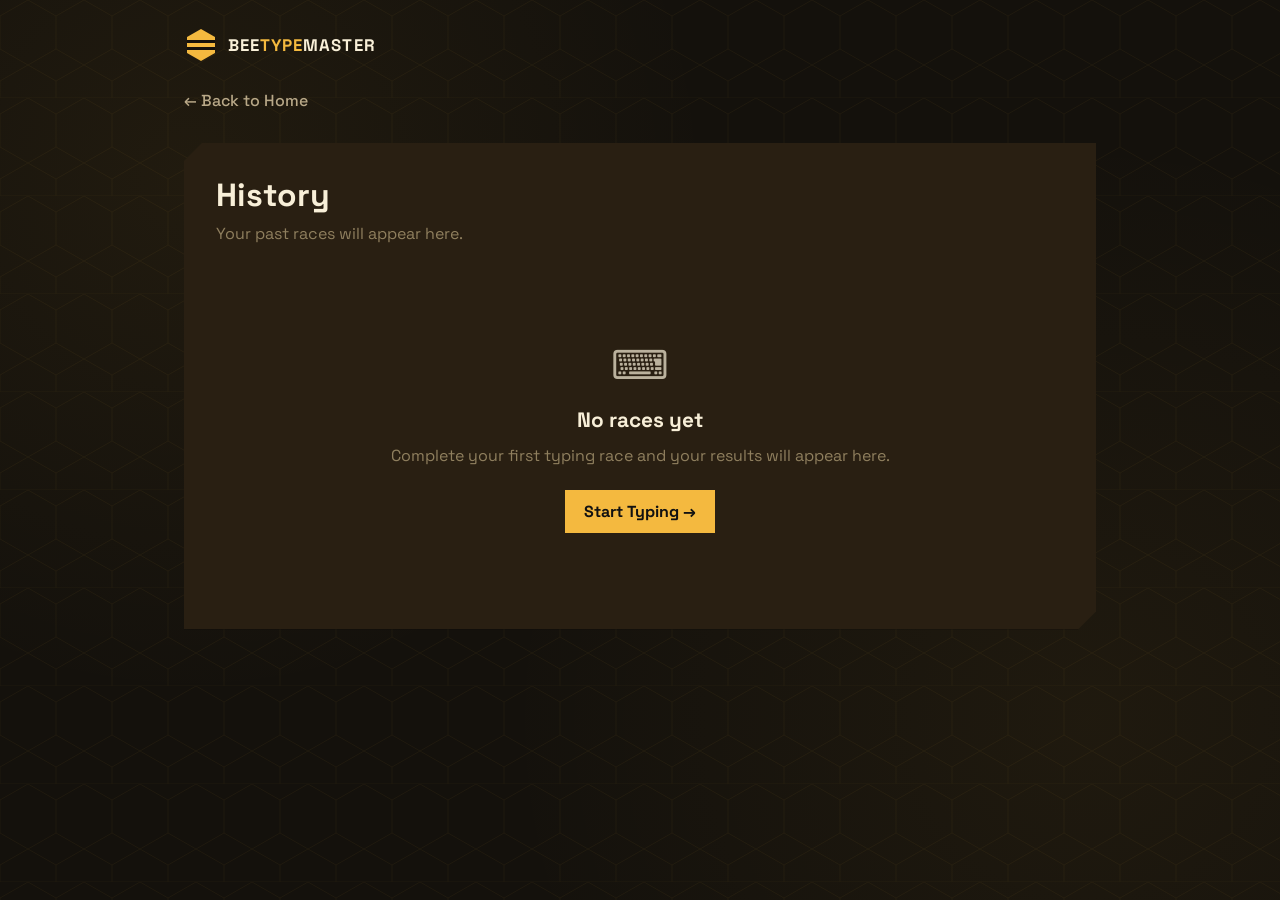
==== html/history.html @ b06efed1 "added fully functional history" ====
<!DOCTYPE html>
<html lang="en">
<head>
    <meta charset="UTF-8">
    <meta name="viewport" content="width=device-width, initial-scale=1.0">
    <title>BEE TypeMaster — History</title>

    <link rel="preconnect" href="https://fonts.googleapis.com">
    <link rel="preconnect" href="https://fonts.gstatic.com" crossorigin>
    <link href="https://fonts.googleapis.com/css2?family=Space+Grotesk:wght@500;700&family=JetBrains+Mono:wght@400;500&display=swap" rel="stylesheet">

    <link rel="stylesheet" href="../style.css">
    <link rel="stylesheet" href="../css/history.css">
</head>
<body>

    <header class="site-header">
        <div class="brand">
            <svg class="brand-mark" viewBox="0 0 34 34" xmlns="http://www.w3.org/2000/svg" aria-hidden="true">
                <polygon points="17,1 31,9 31,25 17,33 3,25 3,9" />
                <rect class="stripe" x="3" y="12" width="28" height="3" />
                <rect class="stripe" x="3" y="19" width="28" height="3" />
            </svg>
            <span class="brand-name">Bee<span>Type</span>Master</span>
        </div>
    </header>

    <main class="history-container">
        <!-- BACK BUTTON -->
        <a href="/index.html" class="back-button">← Back to Home</a>

        <!-- HISTORY CONTENT -->
        <div class="history-content">
            <h2 class='title'>History</h2>
            <p class='description'>Your past races will appear here.</p>

            <div class="body" id="historyBody">
                <!-- CONTENT WILL BE RENDERED HERE  -->
            </div>
        </div>
    </main>

    <script type='module' src="../js/history.js"></script>
</body>
</html>
---- style.css ----
@font-face {
    font-family: "Helvetica";
    src: url("fonts/Helvetica.ttf") format("truetype");
    font-weight: normal;
    font-style: normal;
}

:root {
    /* ---- Color: dark hive, honey-gold accent, comb-leaf feedback ---- */
    --void: #14110c;           /* background — the inside of the hive */
    --panel: #201a10;          /* card surface */
    --panel-raised: #291f12;   /* hovered / raised surface */
    --cell-line: #3a2c15;      /* hexagon grid lines, dividers */

    --honey: #f4b93f;          /* primary accent — honey gold */
    --honey-deep: #c9821a;     /* pressed / deep amber */
    --honey-dim: #6b551f;      /* low-emphasis gold (inactive cells) */

    --cream: #f8efd8;          /* primary text */
    --ink: #b8a888;            /* secondary text / labels */
    --ink-faint: #6f6248;      /* placeholder / disabled text */

    --correct: #93c26d;        /* comb-leaf green */
    --incorrect: #e2583a;      /* rust red */

    /* ---- Type: geometric display, monospace typing surface ---- */
    --font-display: "Space Grotesk", "Helvetica", sans-serif;
    --font-type: "JetBrains Mono", "Helvetica", monospace;
    --font-label: "Space Grotesk", "Helvetica", sans-serif;

    /* TEXT COLORS */
    --text-primary: #f8efd8;
    --text-secondary: #b8a888;
    --text-faint: #8f7f5e;

    /* ---- Shape ---- */
    --hex-cut: 18px;           /* corner-cut size used on hex-cornered panels */
    --radius-sm: 6px;
}

* {
    margin: 0;
    padding: 0;
    box-sizing: border-box;
}

body {
    font-family: var(--font-label);
    background-color: var(--void);
    background-image:
        radial-gradient(circle at 15% 20%, rgba(244, 185, 63, 0.06), transparent 40%),
        radial-gradient(circle at 85% 80%, rgba(244, 185, 63, 0.05), transparent 45%);
    color: var(--cream);
    min-height: 100vh;
    position: relative;
    overflow-x: hidden;
}

/* Faint honeycomb backdrop — a single tiled SVG hex grid, kept subtle
   so it reads as texture rather than decoration. */
body::before {
    content: "";
    position: fixed;
    inset: 0;
    pointer-events: none;
    opacity: 0.05;
    background-image: url("data:image/svg+xml,%3Csvg xmlns='http://www.w3.org/2000/svg' width='56' height='98' viewBox='0 0 56 98'%3E%3Cpath d='M28 0 L56 16 L56 49 L28 65 L0 49 L0 16 Z' fill='none' stroke='%23f4b93f' stroke-width='1'/%3E%3Cpath d='M28 65 L56 81 L56 98 L28 98 L0 98 L0 81 Z' fill='none' stroke='%23f4b93f' stroke-width='1'/%3E%3C/svg%3E");
}

a {
    color: inherit;
    text-decoration: none;
}

/* ============================================================
   Site header — shared between the game and the auth page
   ============================================================ */

.site-header {
    display: flex;
    align-items: center;
    justify-content: space-between;
    max-width: 960px;
    margin: 0 auto;
    padding: 1.75rem 1.5rem 0;
    position: relative;
    z-index: 1;
}

.brand {
    display: flex;
    align-items: center;
    gap: 0.65rem;
}

.brand-mark {
    width: 34px;
    height: 34px;
    display: block;
}

.brand-mark polygon {
    fill: var(--honey);
}

.brand-mark .stripe {
    fill: var(--void);
}

.brand-name {
    font-family: var(--font-display);
    font-weight: 700;
    font-size: 1.05rem;
    letter-spacing: 0.06em;
    text-transform: uppercase;
    color: var(--cream);
}

.brand-name span {
    color: var(--honey);
}

.nav-links {
    display: flex;
    gap: 1rem;
}

.nav-link {
    font-family: var(--font-label);
    font-size: 0.85rem;
    font-weight: 600;
    letter-spacing: 0.04em;
    color: var(--ink);
    padding: 0.55rem 1.1rem;
    border: 1px solid var(--cell-line);
    border-radius: var(--radius-sm);
    transition: border-color 0.2s ease, color 0.2s ease;
}

.nav-link:hover {
    border-color: var(--honey);
    color: var(--honey);
}

/* ============================================================
   Game frame
   ============================================================ */

.game-frame {
    display: flex;
    flex-direction: column;
    align-items: center;
    justify-content: center;
    width: 100%;
    max-width: 960px;
    margin: 0 auto;
    padding: 3rem 1.5rem 4rem;
    position: relative;
    z-index: 1;
    min-height: calc(100vh - 90px);
}

.game-frame > .stage {
    width: 100%;
}

/* Difficulty chip — a small hexagon tab that sits above the card */
.difficulty-chip {
    display: inline-flex;
    align-items: center;
    gap: 0.4rem;
    align-self: flex-start;
    margin-bottom: 0.85rem;
    padding: 0.35rem 0.9rem 0.35rem 0.7rem;
    font-family: var(--font-label);
    font-size: 0.72rem;
    font-weight: 700;
    letter-spacing: 0.12em;
    text-transform: uppercase;
    color: var(--void);
    background: var(--honey);
    clip-path: polygon(10px 0, 100% 0, 100% 100%, 10px 100%, 0 50%);
}

.difficulty-chip::before {
    content: "\2B21"; /* hexagon glyph */
    font-size: 0.8rem;
}

/* The card itself — hex-cut corners on two opposite sides so the
   panel silhouette reads as a hive cell, not a generic rounded box. */
.game {
    position: relative;
    background: var(--panel);
    border: 1px solid var(--cell-line);
    padding: 3rem 3.25rem;
    clip-path: polygon(
        var(--hex-cut) 0, 100% 0,
        100% calc(100% - var(--hex-cut)), calc(100% - var(--hex-cut)) 100%,
        0 100%, 0 var(--hex-cut)
    );
    line-height: 2.1;
    letter-spacing: 0.3px;
    font-family: var(--font-type);
}

.game span {
    font-size: 1.55rem;
    color: var(--ink);
    transition: color 0.15s ease;
}

.game span.correct {
    color: var(--correct);
}

.game span.incorrect {
    color: var(--incorrect);
    text-decoration: underline;
    text-decoration-color: var(--incorrect);
    text-underline-offset: 4px;
}

.game span.current {
    color: var(--cream);
    position: relative;
}

.game span.current::after {
    content: "";
    position: absolute;
    left: 0;
    bottom: -4px;
    width: 100%;
    height: 2px;
    background: var(--honey);
    animation: cursor-blink 0.9s ease-in-out infinite;
}

@keyframes cursor-blink {
    0%, 100% { opacity: 1; }
    50% { opacity: 0.25; }
}

.game-description {
    margin-top: 1.4rem;
    color: var(--ink);
    font-size: 0.85rem;
    font-weight: 600;
    letter-spacing: 0.08em;
    text-transform: uppercase;
}

/* ============================================================
   Honeycomb progress trail — the signature element.
   A row of hex cells fills gold as the paragraph is typed, and
   a small bee glyph rides along the trail marking your position.
   ============================================================ */

.progress-trail {
    position: relative;
    display: flex;
    gap: 4px;
    margin-top: 2rem;
    padding-top: 1.6rem;
}

.progress-cell {
    flex: 1;
    height: 10px;
    background: var(--honey-dim);
    opacity: 0.35;
    clip-path: polygon(15% 0, 85% 0, 100% 50%, 85% 100%, 15% 100%, 0 50%);
    transition: background 0.25s ease, opacity 0.25s ease;
}

.progress-cell.filled {
    background: var(--honey);
    opacity: 1;
}

.progress-bee {
    position: absolute;
    top: -0.35rem;
    left: 0;
    font-size: 1.1rem;
    transform: translateX(-50%);
    transition: left 0.2s ease-out;
    filter: drop-shadow(0 2px 4px rgba(0, 0, 0, 0.4));
}

/* ============================================================
   Live stats strip
   ============================================================ */

.stats-strip {
    display: flex;
    gap: 1.5rem;
    margin-top: 1.75rem;
}

.stat {
    display: flex;
    flex-direction: column;
    gap: 0.2rem;
}

.stat-value {
    font-family: var(--font-display);
    font-size: 1.4rem;
    font-weight: 700;
    color: var(--cream);
    font-variant-numeric: tabular-nums;
}

.stat-label {
    font-size: 0.68rem;
    font-weight: 600;
    letter-spacing: 0.1em;
    text-transform: uppercase;
    color: var(--ink-faint);
}

/* ============================================================
   Results overlay — replaces the old alert() popup
   ============================================================ */

.results-overlay {
    position: fixed;
    inset: 0;
    display: flex;
    align-items: center;
    justify-content: center;
    background: rgba(10, 8, 5, 0.72);
    backdrop-filter: blur(3px);
    z-index: 10;
    opacity: 0;
    pointer-events: none;
    transition: opacity 0.25s ease;
}

.results-overlay.visible {
    opacity: 1;
    pointer-events: auto;
}

.results-card {
    width: min(420px, 90vw);
    background: var(--panel-raised);
    border: 1px solid var(--cell-line);
    padding: 2.5rem 2.25rem;
    clip-path: polygon(
        20px 0, 100% 0,
        100% calc(100% - 20px), calc(100% - 20px) 100%,
        0 100%, 0 20px
    );
    transform: translateY(12px);
    transition: transform 0.25s ease;
}

.results-overlay.visible .results-card {
    transform: translateY(0);
}

.results-eyebrow {
    font-size: 0.72rem;
    font-weight: 700;
    letter-spacing: 0.14em;
    text-transform: uppercase;
    color: var(--honey);
}

.results-title.new-highscore {
    background: red;
}

.best-score {
    background: var(--cell-line);
    width: fit-content;
    padding: 0.5rem 1rem;
    clip-path: polygon(
        20px 0, 100% 0,
        100% calc(100% - 20px), calc(100% - 20px) 100%,
        0 100%, 0 20px
    );
    margin-top: 1rem;
}


.results-title {
    font-family: var(--font-display);
    font-size: 1.7rem;
    font-weight: 700;
    margin-top: 0.35rem;
}

.results-grid {
    display: grid;
    grid-template-columns: 1fr 1fr;
    gap: 1.4rem;
    margin: 1.75rem 0;
}

.results-grid .stat-value {
    font-size: 1.8rem;
}

.results-actions {
    display: flex;
    gap: 0.75rem;
}

/* ============================================================
   New High Score
   ============================================================ */

#resultWpm.new-highscore {
    position: relative;
    display: inline-block;

    color: var(--honey);

    text-shadow:
        0 0 8px rgba(244, 185, 63, 0.55),
        0 0 20px rgba(244, 185, 63, 0.35);

    animation: highscore-pulse 1s ease-in-out infinite;
}


/* NEW RECORD badge */
#resultWpm.new-highscore::after {
    content: "NEW RECORD";

    position: absolute;
    top: -0.7rem;
    left: 100%;
    margin-left: 0.6rem;

    white-space: nowrap;

    padding: 0.25rem 0.5rem;

    font-family: var(--font-label);
    font-size: 0.55rem;
    font-weight: 800;
    letter-spacing: 0.1em;

    color: var(--void);
    background: var(--honey);

    clip-path: polygon(
        6px 0,
        100% 0,
        100% calc(100% - 6px),
        calc(100% - 6px) 100%,
        0 100%,
        0 6px
    );

    animation: badge-pop 0.4s ease-out both;
}


/* WPM celebration */
@keyframes highscore-pulse {

    0%,
    100% {
        transform: scale(1);

        text-shadow:
            0 0 8px rgba(244, 185, 63, 0.55),
            0 0 20px rgba(244, 185, 63, 0.35);
    }

    50% {
        transform: scale(1.08);

        text-shadow:
            0 0 12px rgba(244, 185, 63, 0.8),
            0 0 30px rgba(244, 185, 63, 0.55);
    }
}


/* Badge entrance */
@keyframes badge-pop {

    0% {
        opacity: 0;
        transform: scale(0.7) translateY(5px);
    }

    70% {
        opacity: 1;
        transform: scale(1.08) translateY(0);
    }

    100% {
        opacity: 1;
        transform: scale(1);
    }
}

.btn {
    font-family: var(--font-label);
    font-size: 0.85rem;
    font-weight: 700;
    letter-spacing: 0.03em;
    padding: 0.75rem 1.5rem;
    border: none;
    cursor: pointer;
    clip-path: polygon(8px 0, 100% 0, 100% 100%, 8px 100%, 0 50%);
    transition: transform 0.15s ease, background 0.15s ease;
}

.btn:active {
    transform: scale(0.97);
}

.btn-primary {
    background: var(--honey);
    color: var(--void);
}

.btn-primary:hover {
    background: #ffcb5e;
}

.btn-ghost {
    background: transparent;
    color: var(--ink);
    border: 1px solid var(--cell-line);
    clip-path: none;
    border-radius: var(--radius-sm);
}

.btn-ghost:hover {
    color: var(--cream);
    border-color: var(--honey-dim);
}

/* ============================================================
   Responsive
   ============================================================ */

@media (max-width: 640px) {
    .game {
        padding: 2rem 1.5rem;
    }

    .game span {
        font-size: 1.15rem;
    }

    .stats-strip {
        flex-wrap: wrap;
        row-gap: 1rem;
    }

    .site-header {
        padding-top: 1.25rem;
    }
}

/* Respect reduced-motion preferences */
@media (prefers-reduced-motion: reduce) {
    .game span.current::after,
    .progress-bee {
        animation: none;
        transition: none;
    }
}
---- css/history.css ----
.history-container {
    max-width: 960px;
    margin: 0 auto;
    padding: 1.75rem 1.5rem;
}

.back-button {
    display: inline-block;
    color: var(--text-secondary);
    text-decoration: none;
    font-weight: 500;
    transition: color 0.2s ease;
}

.back-button:hover {
    color: var(--honey);
}

.history-content {
    color: var(--text-primary);
    margin-top: 2rem;
    background-color: var(--panel-raised);
    padding: 2rem;

    clip-path: polygon(
        var(--hex-cut) 0,
        100% 0,
        100% calc(100% - var(--hex-cut)),
        calc(100% - var(--hex-cut)) 100%,
        0 100%,
        0 var(--hex-cut)
    );

    filter: drop-shadow(0 2px 4px rgba(0, 0, 0, 0.4));
}

.history-content .title {
    margin: 0;
    font-size: 2rem;
}

.history-content .description {
    margin-top: 0.5rem;
    color: var(--text-faint);
}

.history-content .body {
    margin-top: 2rem;
}


/* =========================
   STATS
   ========================= */

.history-stats {
    display: grid;
    grid-template-columns: repeat(4, 1fr);
    gap: 1rem;
    margin-bottom: 2rem;
}

.stat-card {
    padding: 1.25rem;

    background: var(--panel);
    border: 1px solid rgba(255, 255, 255, 0.06);

    clip-path: polygon(
        10px 0,
        100% 0,
        100% calc(100% - 10px),
        calc(100% - 10px) 100%,
        0 100%,
        0 10px
    );
}

.stat-card__label {
    display: block;

    font-family: "JetBrains Mono", monospace;
    font-size: 0.7rem;
    text-transform: uppercase;
    letter-spacing: 0.08em;

    color: var(--text-faint);
}

.stat-card__value {
    display: block;
    margin-top: 0.5rem;

    font-family: "JetBrains Mono", monospace;
    font-size: 1.7rem;
}

.stat-card__value--accent {
    color: var(--honey);
}


/* =========================
   TABLE
   ========================= */

.history-table {
    width: 100%;
}

.history-table__header,
.history-row {
    display: grid;

    grid-template-columns:
        45px
        1.1fr
        0.7fr
        0.9fr
        0.8fr
        0.8fr
        0.8fr
        1.5fr;

    align-items: center;
    column-gap: 1rem;
}

.history-table__header {
    padding: 0.75rem 1rem;

    font-family: "JetBrains Mono", monospace;
    font-size: 0.7rem;
    text-transform: uppercase;
    letter-spacing: 0.05em;

    color: var(--text-faint);

    border-bottom: 1px solid rgba(255, 255, 255, 0.08);
}

.history-row {
    padding: 1rem;

    font-family: "JetBrains Mono", monospace;
    font-size: 0.85rem;

    border-bottom: 1px solid rgba(255, 255, 255, 0.04);

    transition:
        background-color 0.2s ease,
        transform 0.2s ease;
}

.history-row:hover {
    background-color: rgba(255, 255, 255, 0.025);
    transform: translateX(3px);
}

.history-number {
    color: var(--text-faint);
}

.history-wpm {
    font-size: 1rem;
    font-weight: 500;
    color: var(--honey);
}

.history-accuracy {
    font-weight: 500;
}

.history-correct {
    color: #7acb8a;
}

.history-incorrect {
    color: #e57373;
}

.history-time {
    color: var(--text-secondary);
}

.history-played-at {
    color: var(--text-secondary);
    font-size: 0.75rem;
    white-space: nowrap;
}


/* =========================
   DIFFICULTY
   ========================= */

.difficulty {
    display: inline-block;

    padding: 0.25rem 0.55rem;

    font-size: 0.65rem;
    font-weight: 500;

    border: 1px solid currentColor;

    text-transform: uppercase;
    letter-spacing: 0.04em;
}

.difficulty--easy {
    color: #7acb8a;
}

.difficulty--medium {
    color: #e0b85a;
}

.difficulty--hard {
    color: #e57373;
}


/* =========================
   EMPTY STATE
   ========================= */

.history-empty {
    padding: 4rem 1rem;
    text-align: center;
}

.history-empty__icon {
    font-size: 2.5rem;
    margin-bottom: 1rem;
    opacity: 0.7;
}

.history-empty h3 {
    margin: 0;
    font-size: 1.3rem;
}

.history-empty p {
    margin: 0.75rem 0 1.5rem;
    color: var(--text-faint);
}

.history-empty__button {
    display: inline-block;

    padding: 0.7rem 1.2rem;

    color: #111;
    background: var(--honey);

    text-decoration: none;
    font-weight: 700;

    transition:
        transform 0.2s ease,
        filter 0.2s ease;
}

.history-empty__button:hover {
    transform: translateY(-2px);
    filter: brightness(1.1);
}


/* =========================
   RESPONSIVE
   ========================= */

@media (max-width: 800px) {

    .history-container {
        padding: 1rem;
    }

    .history-content {
        padding: 1.25rem;
    }

    .history-stats {
        grid-template-columns: repeat(2, 1fr);
    }

    .history-table {
        overflow-x: auto;
    }

    .history-table__header,
    .history-row {
        min-width: 700px;
    }
}

@media (max-width: 500px) {

    .history-stats {
        grid-template-columns: 1fr;
    }

    .history-content .title {
        font-size: 1.6rem;
    }
}
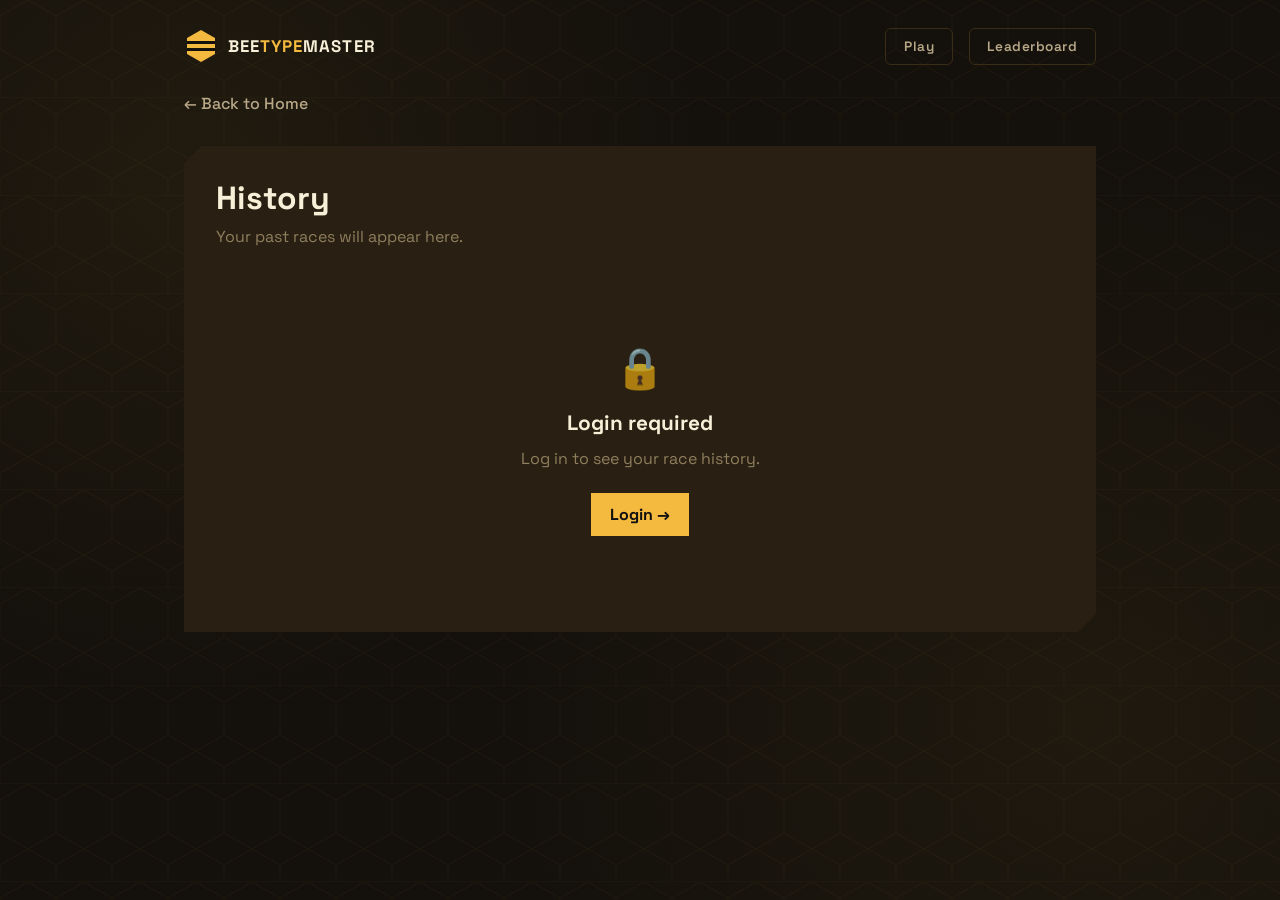
==== commit d1332c7a: "leaderboard feature" ====
--- a/html/history.html
+++ b/html/history.html
@@ -23,6 +23,11 @@
             </svg>
             <span class="brand-name">Bee<span>Type</span>Master</span>
         </div>
+
+        <div class="nav-links">
+            <a href="/index.html" class="nav-link">Play</a>
+            <a href="/html/leaderboard.html" class="nav-link">Leaderboard</a>
+        </div>
     </header>
 
     <main class="history-container">
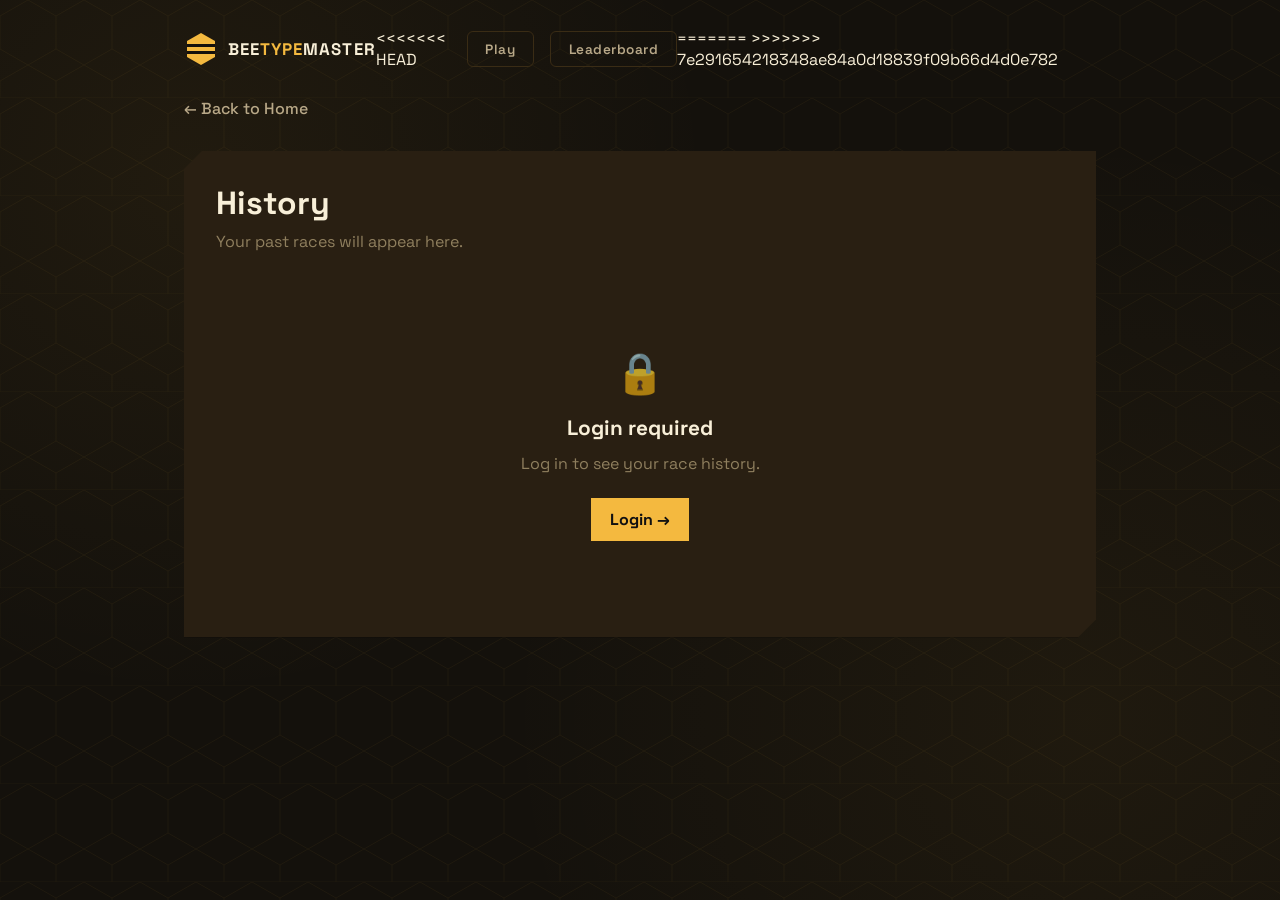
==== commit dfc226cf: "Merge remote main" ====
--- a/html/history.html
+++ b/html/history.html
@@ -23,11 +23,14 @@
             </svg>
             <span class="brand-name">Bee<span>Type</span>Master</span>
         </div>
+<<<<<<< HEAD
 
         <div class="nav-links">
             <a href="/index.html" class="nav-link">Play</a>
             <a href="/html/leaderboard.html" class="nav-link">Leaderboard</a>
         </div>
+=======
+>>>>>>> 7e291654218348ae84a0d18839f09b66d4d0e782
     </header>
 
     <main class="history-container">
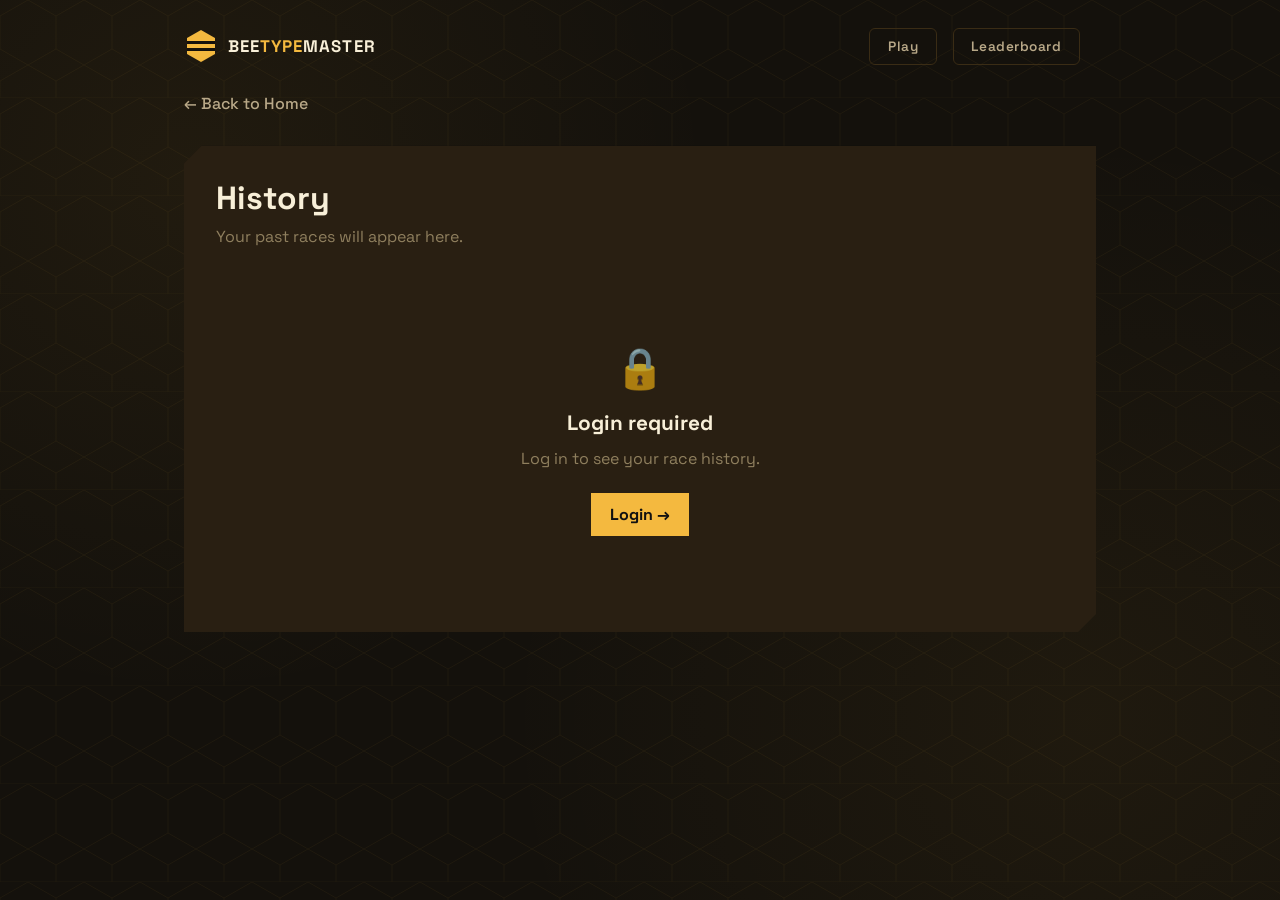
==== commit 19d8731d: "minor leaboard html" ====
--- a/html/history.html
+++ b/html/history.html
@@ -23,14 +23,17 @@
             </svg>
             <span class="brand-name">Bee<span>Type</span>Master</span>
         </div>
-<<<<<<< HEAD
+
 
         <div class="nav-links">
             <a href="/index.html" class="nav-link">Play</a>
             <a href="/html/leaderboard.html" class="nav-link">Leaderboard</a>
+
+            <div class="auth-nav" id="authNav">
+                <!-- JS WILL RENDER THIS -->
+            </div>
         </div>
-=======
->>>>>>> 7e291654218348ae84a0d18839f09b66d4d0e782
+
     </header>
 
     <main class="history-container">
